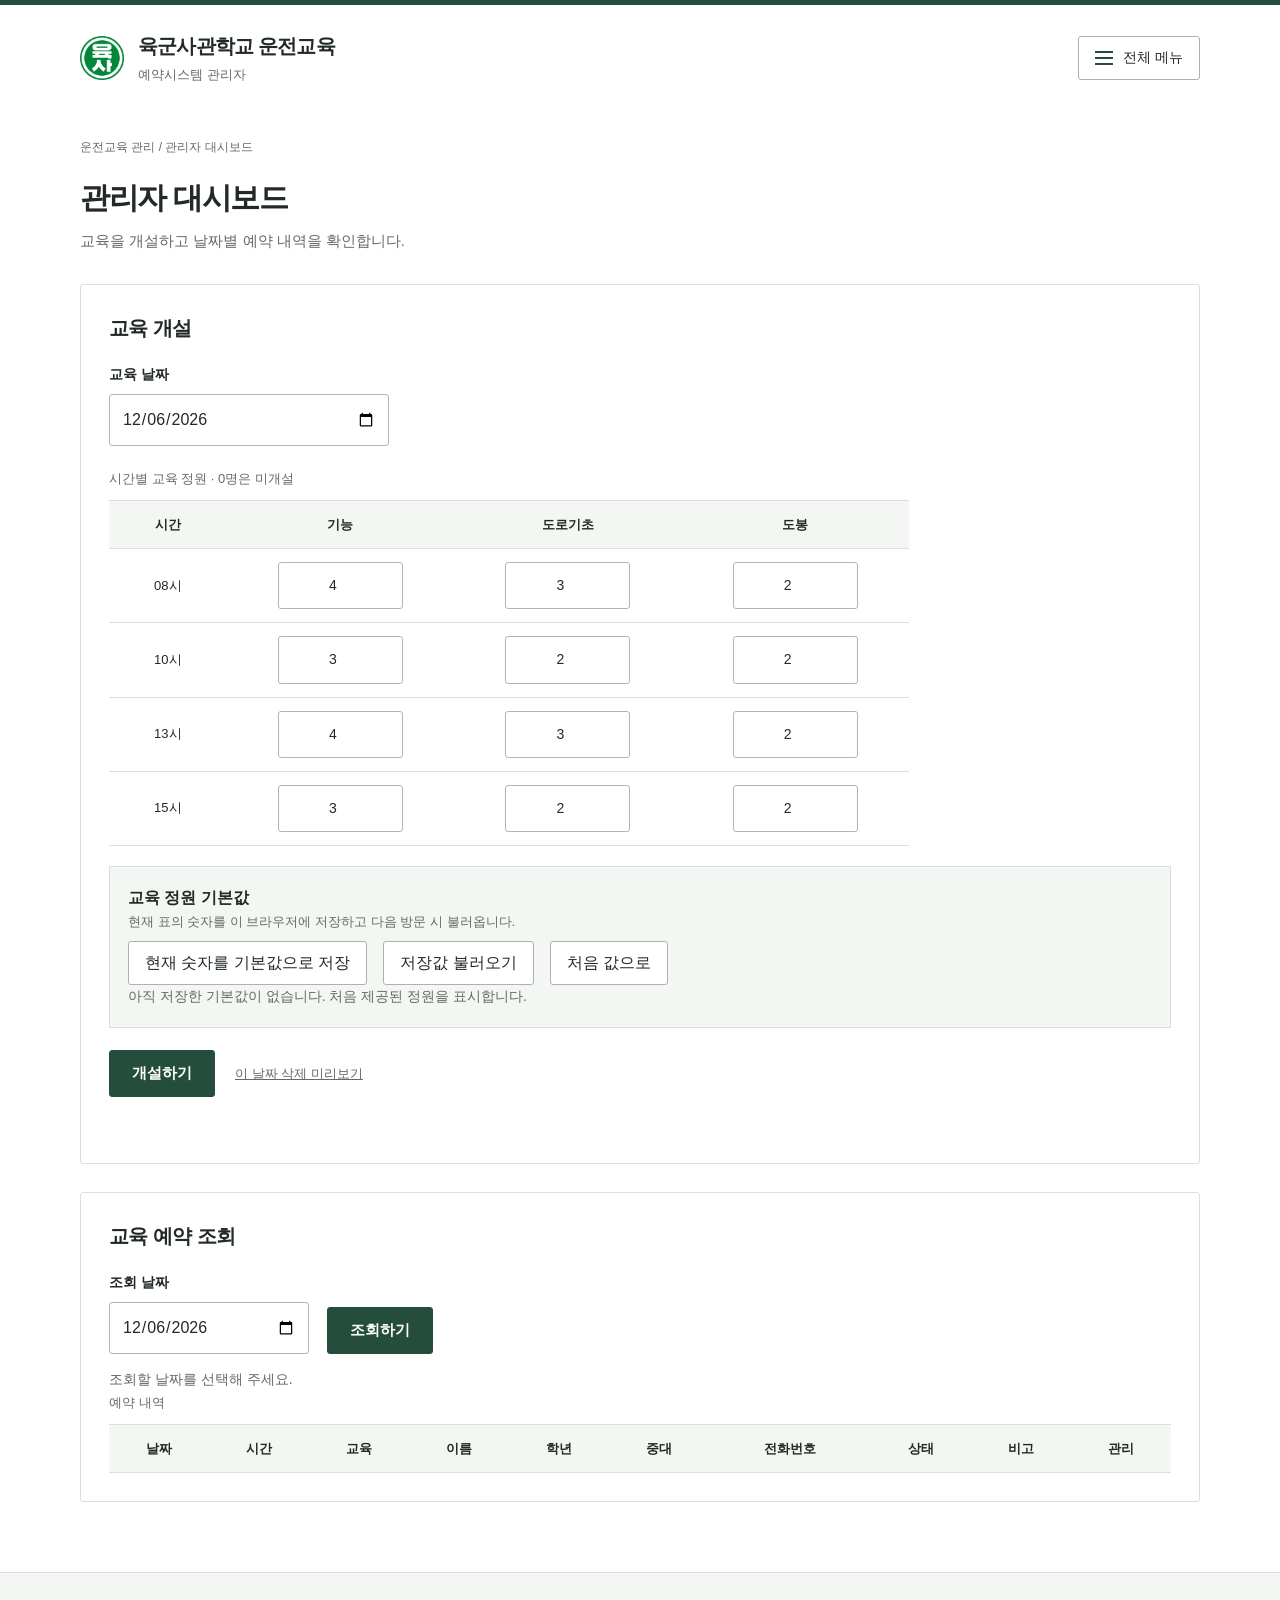
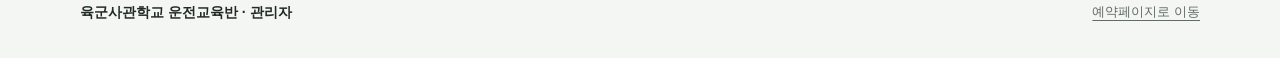
==== index.html @ 00b123a1 "Add files via upload" ====
<!doctype html><html lang="ko"><head><meta charset="utf-8"><meta name="viewport" content="width=device-width,initial-scale=1"><meta name="referrer" content="no-referrer"><meta name="robots" content="noindex,nofollow"><title>관리자 대시보드 | 운전교육 관리</title><link rel="icon" href="Korea_Military_Academy_Insignia.svg.png"><link rel="stylesheet" href="assets/site.css?v=admin1"><script src="assets/common.js?v=admin1" defer></script><script type="module" src="assets/dashboard.js?v=admin1"></script></head><body><a class="skip" href="#main">본문 바로가기</a><header class="site-header"><div class="wrap brand-row"><a class="brand" href="index.html"><img src="Korea_Military_Academy_Insignia.svg.png" alt="" width="44" height="52"><span><strong>육군사관학교 운전교육</strong><small>예약시스템 관리자</small></span></a><button class="menu-toggle" type="button" id="menuToggle" aria-controls="menuDialog" aria-expanded="false" aria-haspopup="dialog"><span class="hamburger" aria-hidden="true"><i></i><i></i><i></i></span><span>전체 메뉴</span></button></div></header><dialog id="menuDialog" class="drawer" aria-labelledby="menuTitle"><div class="section-heading"><h2 id="menuTitle">관리자 메뉴</h2><button type="button" id="menuClose" autofocus aria-label="전체 메뉴 닫기">닫기 ×</button></div><nav class="drawer-links" aria-label="관리자 메뉴"><a href="index.html" aria-current="page">관리자 대시보드</a><a href="announcement.html">공지사항 관리</a><a href="message.html">예약 문자 발송</a><a href="dbmanage.html">DB 관리</a><a href="https://kma-driving.o-r.kr">예약페이지(홈)으로 가기</a></nav></dialog><main id="main" class="wrap" tabindex="-1"><div class="page-heading"><p class="breadcrumb"><a href="index.html">운전교육 관리</a> / 관리자 대시보드</p><h1>관리자 대시보드</h1><p>교육을 개설하고 날짜별 예약 내역을 확인합니다.</p></div><noscript><p class="callout">관리 기능에는 JavaScript가 필요합니다.</p></noscript><section class="panel"><h2>교육 개설</h2><form id="createForm"><div class="field date-field"><label for="createDate">교육 날짜</label><input type="date" id="createDate" required></div><div class="table-scroll"><table class="capacity-table"><caption>시간별 교육 정원 · 0명은 미개설</caption><thead><tr><th scope="col">시간</th><th scope="col">기능</th><th scope="col">도로기초</th><th scope="col">도봉</th></tr></thead><tbody><tr><th scope="row">08시</th><td><input type="number" class="capacity-input" data-time="08시" data-course="기능" min="0" max="99" required value="4" aria-label="08시 기능 정원"></td><td><input type="number" class="capacity-input" data-time="08시" data-course="도로기초" min="0" max="99" required value="3" aria-label="08시 도로기초 정원"></td><td><input type="number" class="capacity-input" data-time="08시" data-course="도봉" min="0" max="99" required value="2" aria-label="08시 도봉 정원"></td></tr><tr><th scope="row">10시</th><td><input type="number" class="capacity-input" data-time="10시" data-course="기능" min="0" max="99" required value="3" aria-label="10시 기능 정원"></td><td><input type="number" class="capacity-input" data-time="10시" data-course="도로기초" min="0" max="99" required value="2" aria-label="10시 도로기초 정원"></td><td><input type="number" class="capacity-input" data-time="10시" data-course="도봉" min="0" max="99" required value="2" aria-label="10시 도봉 정원"></td></tr><tr><th scope="row">13시</th><td><input type="number" class="capacity-input" data-time="13시" data-course="기능" min="0" max="99" required value="4" aria-label="13시 기능 정원"></td><td><input type="number" class="capacity-input" data-time="13시" data-course="도로기초" min="0" max="99" required value="3" aria-label="13시 도로기초 정원"></td><td><input type="number" class="capacity-input" data-time="13시" data-course="도봉" min="0" max="99" required value="2" aria-label="13시 도봉 정원"></td></tr><tr><th scope="row">15시</th><td><input type="number" class="capacity-input" data-time="15시" data-course="기능" min="0" max="99" required value="3" aria-label="15시 기능 정원"></td><td><input type="number" class="capacity-input" data-time="15시" data-course="도로기초" min="0" max="99" required value="2" aria-label="15시 도로기초 정원"></td><td><input type="number" class="capacity-input" data-time="15시" data-course="도봉" min="0" max="99" required value="2" aria-label="15시 도봉 정원"></td></tr></tbody></table></div><div class="defaults-bar"><strong>교육 정원 기본값</strong><p class="small">현재 표의 숫자를 이 브라우저에 저장하고 다음 방문 시 불러옵니다.</p><div class="form-actions"><button type="button" id="saveDefaults">현재 숫자를 기본값으로 저장</button><button type="button" id="loadDefaults">저장값 불러오기</button><button type="button" id="resetDefaults">처음 값으로</button></div><p id="defaultsStatus" class="status" role="status"></p></div><div class="form-actions"><button type="submit" id="createButton" class="button primary">개설하기</button><button type="button" id="deleteScheduleButton" class="text-button">이 날짜 삭제 미리보기</button></div><p id="createStatus" class="status" role="status"></p></form></section><section class="panel spaced"><h2>교육 예약 조회</h2><form id="searchForm" class="inline-form"><div class="field"><label for="searchDate">조회 날짜</label><input type="date" id="searchDate" required></div><button type="submit" id="searchButton" class="button primary">조회하기</button></form><p id="searchStatus" class="status" role="status">조회할 날짜를 선택해 주세요.</p><div class="table-scroll" tabindex="0" role="region" aria-label="예약 내역 표"><table class="reservation-table"><caption id="resultCaption">예약 내역</caption><thead><tr><th scope="col">날짜</th><th scope="col">시간</th><th scope="col">교육</th><th scope="col">이름</th><th scope="col">학년</th><th scope="col">중대</th><th scope="col">전화번호</th><th scope="col">상태</th><th scope="col">비고</th><th scope="col">관리</th></tr></thead><tbody id="reservationRows"></tbody></table></div></section></main><footer class="site-footer"><div class="wrap footer-grid"><strong>육군사관학교 운전교육반 · 관리자</strong><a href="https://kma-driving.o-r.kr">예약페이지로 이동</a></div></footer><dialog id="confirmDialog" aria-labelledby="confirmTitle"><h2 id="confirmTitle"></h2><p id="confirmText" class="prewrap"></p><div class="field" id="confirmationField" hidden><label for="confirmationInput">확인 문구</label><input id="confirmationInput" autocomplete="off"><small id="confirmationHint"></small></div><div class="form-actions"><button id="confirmNo" type="button" autofocus>돌아가기</button><button id="confirmYes" type="button" class="button danger">확인</button></div></dialog><dialog id="noteDialog" aria-labelledby="noteTitle"><h2 id="noteTitle">예약 비고</h2><p id="noteText" class="prewrap"></p><button type="button" id="noteClose">닫기</button></dialog></body></html>
---- assets/site.css ----
:root{color-scheme:light;--green:#244d3b;--ink:#222a25;--muted:#626b65;--line:#d9dfda;--soft:#f4f6f3;--red:#a2332c;--amber:#785719}*{box-sizing:border-box}html{scroll-padding-top:20px}body{margin:0;background:#fff;color:var(--ink);font-family:-apple-system,BlinkMacSystemFont,"Apple SD Gothic Neo","Malgun Gothic",sans-serif;font-size:16px;line-height:1.65;word-break:keep-all;overflow-wrap:anywhere}a{color:inherit;text-underline-offset:4px}button,input,select,textarea{font:inherit}button,a,input,select,textarea{-webkit-tap-highlight-color:transparent}button{cursor:pointer}button:disabled{cursor:default;opacity:.55}button,.button{min-height:44px}button{padding:8px 16px;background:white;border:1px solid #aab4ac;border-radius:3px;color:var(--ink)}button:hover:not(:disabled){background:var(--soft)}:focus-visible{outline:3px solid #9b6517;outline-offset:3px}[hidden]{display:none!important}.wrap{max-width:1120px;width:calc(100% - 64px);margin-inline:auto}.site-header{border-top:5px solid var(--green)}.brand-row{display:flex;align-items:center;justify-content:space-between;padding-block:25px;gap:20px}.brand{display:flex;align-items:center;gap:14px;text-decoration:none}.brand img{object-fit:contain;flex-shrink:0}.brand strong{display:block;font-size:20px;letter-spacing:-.04em}.brand small{display:block;font-size:13px;color:var(--muted);margin-top:1px}.header-note{font-size:13px;color:var(--muted)}.nav-bar{border-block:1px solid var(--line)}.nav-links{display:flex;gap:36px}.nav-links a{display:block;padding:15px 0 12px;text-decoration:none;font-size:15px;border-bottom:3px solid transparent}.nav-links a:hover{color:var(--green);border-bottom-color:#adbfb2}.nav-links a[aria-current]{color:var(--green);font-weight:700;border-bottom-color:var(--green)}main.wrap{padding-top:28px;padding-bottom:70px;min-height:60vh}.breadcrumb{margin:0 0 20px;font-size:12px;color:var(--muted)}.breadcrumb a{text-decoration:none}.page-heading{margin-bottom:30px}.page-heading h1{font-size:30px;letter-spacing:-.045em;line-height:1.3;margin:0 0 12px;font-weight:700}.page-heading>p:last-child{color:var(--muted);margin:0;font-size:15px}h2{font-size:20px;line-height:1.5;margin:0 0 20px;letter-spacing:-.03em}h3{font-size:17px}p{margin:0 0 16px}.panel{border:1px solid var(--line);padding:28px;background:white;border-radius:3px}.section-heading{display:flex;gap:12px;align-items:center;justify-content:space-between;flex-wrap:wrap;margin-bottom:18px}.section-heading h2{margin:0}.text-button{border:0;background:none;color:var(--muted);font-size:13px;padding:7px 4px;min-height:44px;text-decoration:underline}.button{display:inline-flex;justify-content:center;align-items:center;gap:30px;padding:10px 22px;border:1px solid #abb6ad;border-radius:3px;font-weight:600;text-decoration:none;background:white;font-size:15px}.primary{background:var(--green);border-color:var(--green);color:white}.primary:hover:not(:disabled){background:#183e2b}.danger{background:var(--red);color:white;border-color:var(--red)}.danger:hover:not(:disabled){background:#84231f}.home-grid{display:grid;grid-template-columns:minmax(0,1fr) 310px;gap:30px}.notice{border-top:2px solid var(--green)}.notice-content{white-space:pre-wrap;min-height:170px;padding-block:20px;line-height:1.9}.notice time,.small,small,figcaption{font-size:13px;color:var(--muted)}.reservation-shortcut{background:var(--soft);padding:28px;border:1px solid var(--line);border-radius:3px}.reservation-shortcut>p{font-size:14px;color:var(--muted);line-height:1.8}.reservation-shortcut .button{display:flex;margin-block:10px}.reservation-shortcut p.small{font-size:12px;margin-top:18px;margin-bottom:0}.status{font-size:14px;color:var(--muted);margin:14px 0 0;min-height:24px}.status.error{color:var(--red)}.status.success{color:var(--green)}.home-links{margin-top:42px}.link-list{border-top:1px solid var(--ink)}.link-list>a{display:grid;grid-template-columns:230px 1fr 20px;align-items:center;gap:12px;padding:22px 4px;border-bottom:1px solid var(--line);text-decoration:none}.link-list>a:hover{background:var(--soft)}.link-list strong{font-size:16px;font-weight:600}.link-list span{font-size:14px;color:var(--muted)}.link-list b{font-weight:400}.site-footer{border-top:1px solid var(--line);background:var(--soft);padding:28px 0 34px;font-size:13px;color:var(--muted)}.footer-grid{display:flex;justify-content:space-between;gap:24px}.footer-grid strong{color:var(--ink);font-size:14px}.footer-grid p{margin:6px 0 0}.footer-grid>div:last-child{text-align:right;line-height:2}.sep{color:#87928a}.skip{position:fixed;top:8px;left:8px;z-index:100;background:white;border:2px solid var(--green);padding:10px;transform:translateY(-180%)}.skip:focus{transform:none}.sr-only{position:absolute;width:1px;height:1px;padding:0;margin:-1px;overflow:hidden;clip-path:inset(50%);white-space:nowrap}.callout,.tip-box,.warning-box{padding:18px 22px;background:var(--soft);border-left:3px solid var(--green);margin-block:22px}.callout h4,.tip-box h4,.warning-box h4{margin:0 0 8px}.tip-box p,.warning-box p{margin:5px 0;font-size:14px}.guide-section{border-top:1px solid var(--line);padding:28px 0;margin-bottom:18px;max-width:860px}.guide-header{display:flex;gap:15px;align-items:center}.guide-number{color:var(--green);font-size:15px;font-weight:700}.step-item{display:flex;gap:18px;margin:22px 0}.step-number{color:var(--muted);font-size:14px;min-width:18px;padding-top:1px}.step-title{margin:0 0 6px;font-size:16px}.step-description{margin:0;color:var(--muted);font-size:15px}.old-example{border:1px solid var(--line);padding:14px;margin-top:22px}.old-example summary{cursor:pointer;font-size:14px}.old-example img{max-width:100%;height:auto;margin-top:18px}.study{max-width:900px}.video-container{position:relative;aspect-ratio:16/9;background:#edf0ed}.video-container iframe{display:block;width:100%;height:100%;border:0}.video-container+p{margin:12px 0 0}.anchor-nav{display:flex;flex-wrap:wrap;gap:8px;margin-bottom:25px}.anchor-nav a{padding:9px 22px;border:1px solid var(--line);text-decoration:none;font-size:14px;min-height:44px}.anchor-nav a:hover{background:var(--soft)}.course{margin-bottom:28px}.course-grid{display:grid;grid-template-columns:1fr 1fr;gap:28px;align-items:start}.course-grid figure{margin:0}.course-grid img{max-width:100%;height:auto;display:block;width:100%;border:1px solid var(--line)}figcaption{margin-top:10px}.prose{max-width:900px}.prose h2{margin-top:30px;font-size:18px}.prose p,.prose li{font-size:15px}.prose ul{padding-left:22px}.prose .box{background:var(--soft);padding:18px}.booking-layout{display:grid;grid-template-columns:360px minmax(0,1fr);gap:24px}.month-controls{display:flex;align-items:center;justify-content:space-between;margin:12px 0 18px}.month-controls h3{margin:0;font-size:17px}.month-controls button{width:44px;padding:0;font-size:24px}.calendar{display:grid;grid-template-columns:repeat(7,minmax(0,1fr));gap:3px;text-align:center}.calendar .weekday{font-size:12px;color:var(--muted);padding-bottom:10px}.calendar button{border:1px solid transparent;min-width:0;padding:5px 0;min-height:44px;font-size:14px}.calendar .today{border-color:#81988a}.calendar [aria-pressed=true]{background:var(--green);color:white;border-color:var(--green)}.calendar button:disabled{color:#939b95;background:transparent}.calendar-panel>.small{margin-top:18px;margin-bottom:0;font-size:12px}.table-scroll{overflow:auto}.table-scroll:focus-visible{outline-offset:-3px}table{border-collapse:collapse;width:100%;font-size:14px}th,td{text-align:center;border-bottom:1px solid var(--line);padding:13px 8px}thead th{background:var(--soft);font-size:13px;font-weight:600;border-top:1px solid var(--line)}tbody th{font-size:13px;font-weight:500;white-space:nowrap}.schedule td{padding:8px 4px}.slot{width:100%;min-width:64px;border:1px solid #aabcae;padding:6px 3px;border-radius:3px;font-size:14px;color:var(--green)}.slot small{display:block;font-size:11px;color:inherit}.slot[aria-pressed=true]{background:var(--green);color:white}.slot:disabled{border-color:transparent;color:var(--muted);opacity:1;font-size:12px}.booking-form{margin-top:28px;max-width:100%}.chosen{padding:14px 18px;background:var(--soft);font-size:15px;border-left:3px solid var(--green);margin-bottom:24px}.form-grid{display:grid;grid-template-columns:1fr 1fr;gap:22px 28px}.field{margin-bottom:22px;min-width:0}.form-grid .field{margin-bottom:0}label{display:block;margin-bottom:8px;font-size:14px;font-weight:600}label span{font-size:12px;font-weight:400;color:var(--muted)}input,select,textarea{width:100%;border:1px solid #aeb8b0;border-radius:3px;padding:11px 12px;background:white;color:var(--ink);min-height:46px}textarea{resize:vertical}input[aria-invalid=true]{border-color:var(--red)}.field small{display:block;margin-top:6px;font-size:12px}.form-grid+.field{margin-top:24px}.form-actions{display:flex;flex-wrap:wrap;align-items:center;gap:16px;margin-top:22px}.form-actions a{font-size:14px}.results{margin-top:34px}.booking-result{border:1px solid var(--line);border-left:3px solid var(--green);padding:24px;margin-top:16px}.booking-result.cancelled{border-left-color:#a6afa7;background:#fafbf9}.result-top{display:flex;justify-content:space-between;gap:12px;align-items:center}.result-top h3{margin:0;font-size:18px}.badge{display:inline-block;padding:3px 9px;background:#e9f0e9;color:var(--green);font-size:12px}.cancelled .badge{background:#edf0ed;color:var(--muted)}dl{display:grid;grid-template-columns:90px 1fr;gap:8px 12px;margin:18px 0;font-size:14px}dt{color:var(--muted)}dd{margin:0}dialog{border:1px solid var(--line);border-radius:4px;padding:28px;max-width:min(480px,calc(100% - 32px));color:var(--ink)}dialog::backdrop{background:#14241bc0}dialog h2{margin-bottom:14px}body.dialog-open{overflow:hidden}
@media(max-width:900px){.nav-links{gap:24px}.booking-layout{grid-template-columns:310px minmax(0,1fr)}.booking-layout .panel{padding:20px}.home-grid{grid-template-columns:minmax(0,1fr) 280px}}
@media(max-width:700px){.wrap{width:calc(100% - 32px)}.brand-row{padding-block:17px;gap:10px}.brand{gap:10px}.brand strong{font-size:17px}.brand small{font-size:12px}.brand img{width:34px;height:42px}.header-note{display:none}.menu-button{font-size:12px;padding-inline:10px;flex-shrink:0}.nav-links{flex-wrap:wrap;gap:0;padding-block:6px}.nav-links a{flex:0 0 50%;padding:12px 8px;border:0;font-size:14px}.nav-links a[aria-current]{background:var(--soft);border-left:3px solid var(--green);padding-left:5px}.page-heading h1{font-size:26px}.page-heading>p:last-child{font-size:14px}.breadcrumb{margin-bottom:20px}.home-grid{grid-template-columns:1fr;gap:20px}.panel{padding:22px}.notice-content{min-height:100px}.reservation-shortcut{padding:22px}.reservation-shortcut>p br{display:none}.home-links{margin-top:32px}.link-list>a{grid-template-columns:1fr 20px;gap:4px;padding:18px 2px}.link-list span{grid-column:1;grid-row:2;font-size:13px}.link-list b{grid-column:2;grid-row:1 / 3}.footer-grid{display:block}.footer-grid>div:last-child{text-align:left;margin-top:18px}.booking-layout{grid-template-columns:1fr}.calendar button{min-height:42px}.form-grid{grid-template-columns:1fr;gap:20px}.course-grid{grid-template-columns:1fr;gap:20px}.course{padding:20px}.booking-result{padding:20px}.result-top{align-items:start}.result-top h3{font-size:16px}.form-actions .primary{min-width:140px}main.wrap{padding-bottom:45px}.schedule th,.schedule td{padding-inline:3px}.slot{min-width:58px}.schedule-panel>.small{font-size:12px}.step-description{font-size:14px}}
@media(prefers-reduced-motion:no-preference){button,a{transition:background-color .12s,color .12s}}
@media print{header,.site-footer,.menu-button,.form-actions,.text-button{display:none}.wrap{width:100%}.panel{break-inside:avoid}.video-container{display:none}main.wrap{padding:0}}

.contact-strip{display:flex;flex-wrap:wrap;align-items:center;gap:12px 28px;margin:0 0 24px;padding:17px 22px;background:var(--soft);border:1px solid var(--line);border-radius:3px;font-size:14px}.contact-strip strong{color:var(--green)}.contact-strip a{display:inline-flex;align-items:center;gap:8px;min-height:44px;text-decoration:none}.contact-strip a:hover{text-decoration:underline}.contact-strip a span{font-size:12px;color:var(--muted)}
@media(max-width:700px){.contact-strip{padding:16px 20px;gap:4px 16px}.contact-strip strong{flex-basis:100%;margin-bottom:4px}.contact-strip a{flex-basis:100%}.nav-links a{overflow-wrap:anywhere}}
.menu-toggle{display:flex;align-items:center;gap:10px;font-size:14px}.hamburger{display:flex;flex-direction:column;gap:4px;width:18px}.hamburger i{height:2px;background:var(--green);width:100%}.drawer{position:fixed;inset:0 0 0 auto;margin:0;width:min(360px,100%);height:100%;max-height:100%;border:0;border-left:1px solid var(--line);border-radius:0;padding:26px}.drawer-links a{display:block;padding:17px 8px;border-bottom:1px solid var(--line);text-decoration:none}.drawer-links a[aria-current]{color:var(--green);font-weight:700;background:var(--soft)}.spaced{margin-top:28px}.date-field{max-width:280px}.inline-form{display:flex;align-items:flex-end;flex-wrap:wrap;gap:18px}.inline-form .field{margin:0;min-width:200px}.capacity-table{max-width:800px}.capacity-table input{max-width:125px;text-align:center}.capacity-table caption{text-align:left;color:var(--muted);font-size:13px;padding-bottom:12px}.reservation-table{min-width:1000px}.message-table{min-width:680px}.message-table a{font-size:13px}.filters{display:flex;flex-wrap:wrap;gap:12px 24px;margin:25px 0 0;border:0;border-top:1px solid var(--line);padding:16px 0 0}.filters legend{padding:0 12px 0 0;font-size:13px;color:var(--muted)}.filters label{display:flex;align-items:center;gap:6px;margin:0;font-weight:400;min-height:44px}.filters input{width:18px;height:18px;min-height:0;accent-color:var(--green)}.metrics{display:grid;grid-template-columns:repeat(auto-fit,minmax(180px,1fr));border-block:1px solid var(--line);margin:22px 0}.metrics>div{padding:18px 20px 18px 0}.metrics span{display:block;color:var(--muted);font-size:13px}.metrics strong{display:block;font-size:27px;line-height:1.5;margin-top:5px;letter-spacing:-.04em}.prewrap{white-space:pre-wrap;overflow-wrap:anywhere}.cancelled{background:#f6f7f5;color:#657168}.warning{border-left-color:#976723;background:#faf7ee}.defaults-bar{margin:20px 0;padding:18px;background:var(--soft);border:1px solid var(--line)}.defaults-bar .form-actions{margin-top:8px}.defaults-bar p{margin:0}.table-scroll>table caption{color:var(--muted);font-size:13px;padding-bottom:10px;text-align:left}.table-scroll button{font-size:13px;white-space:nowrap}.table-scroll td{overflow-wrap:anywhere}.danger:disabled{opacity:.5}.usage-table{margin-top:20px}#confirmText{max-height:40vh;overflow:auto}@media(max-width:700px){.brand strong{font-size:16px}.menu-toggle{padding:8px 10px;font-size:12px;gap:7px;flex-shrink:0}.metrics{grid-template-columns:1fr 1fr}.metrics strong{font-size:23px}.capacity-table th,.capacity-table td{padding:8px 4px}.capacity-table input{padding:9px 5px}.inline-form .field{min-width:0;width:100%}.panel{padding:20px}.form-actions{gap:12px}.defaults-bar{padding:14px}.drawer{padding:22px}.hamburger{width:16px}}
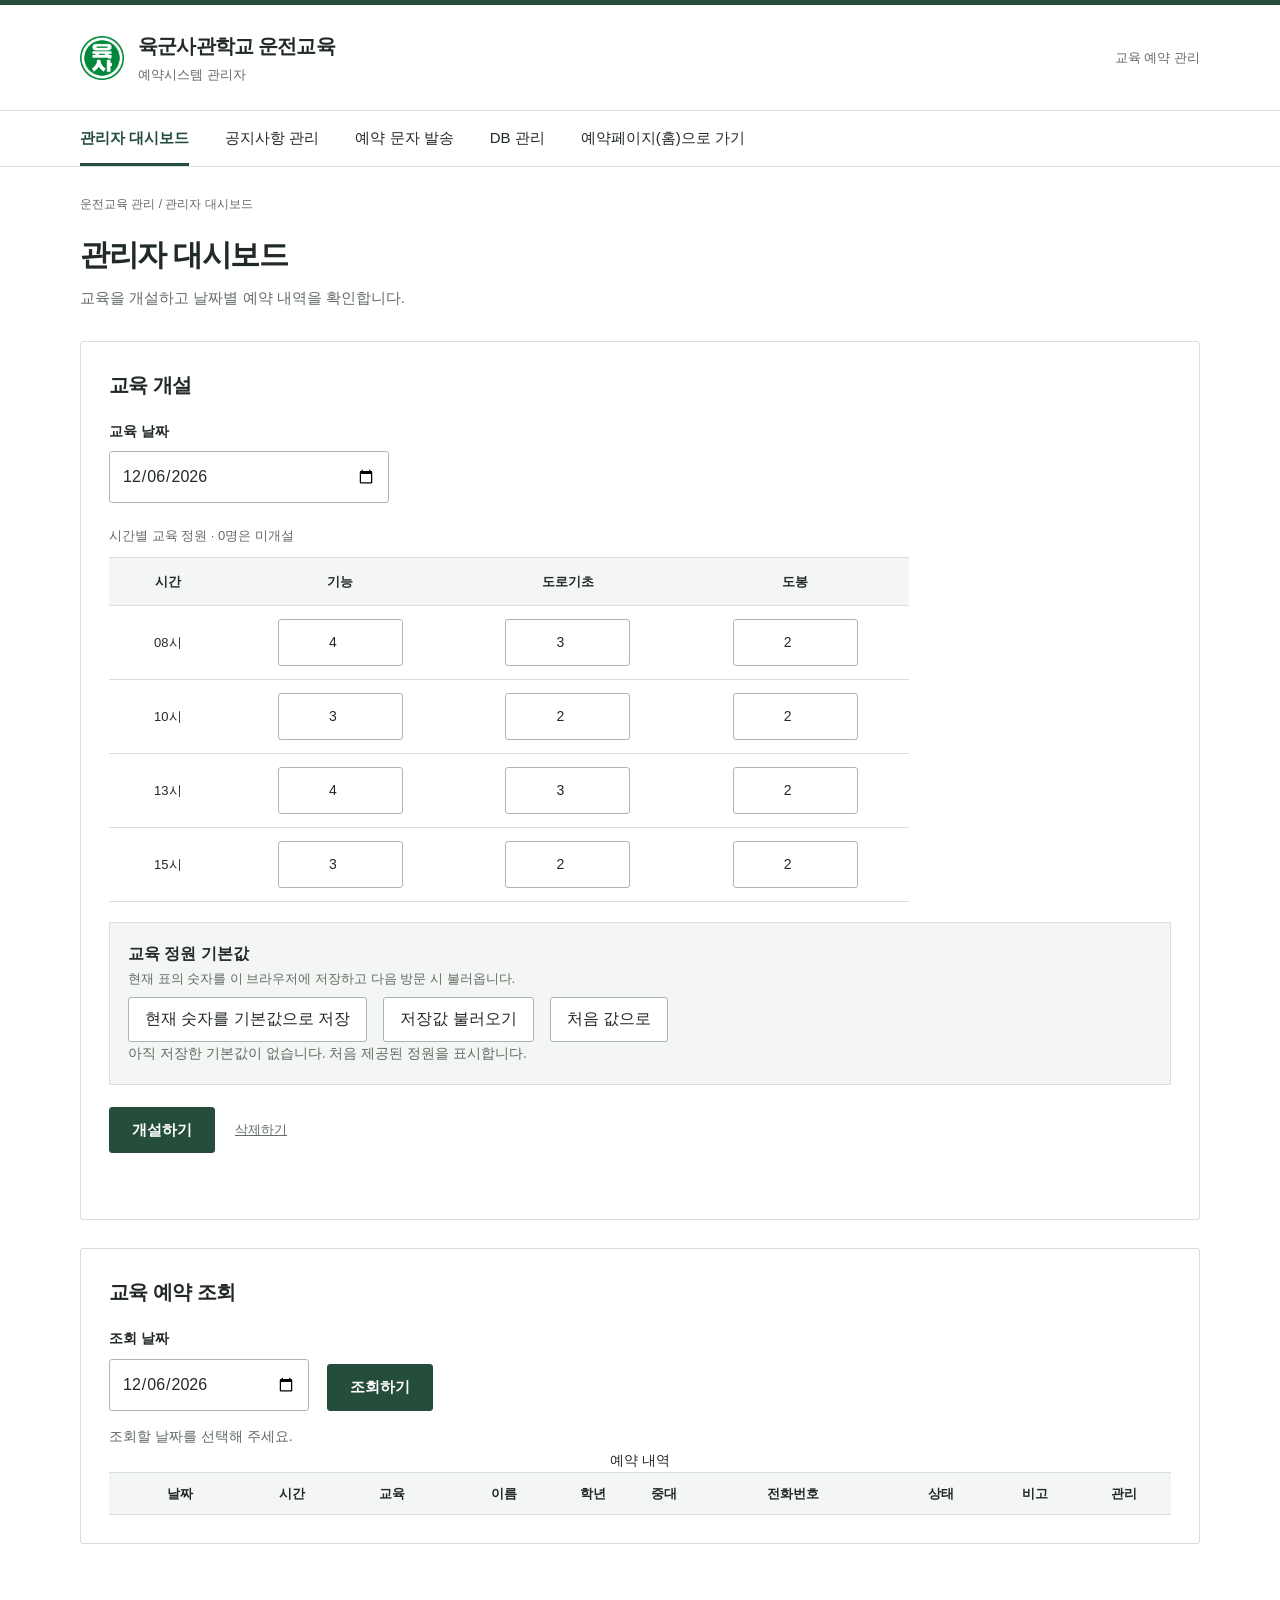
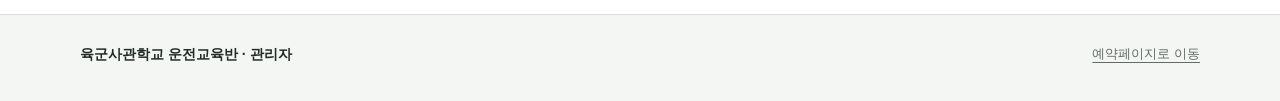
==== commit db80cffe: "Add files via upload" ====
--- a/index.html
+++ b/index.html
@@ -1 +1 @@
-<!doctype html><html lang="ko"><head><meta charset="utf-8"><meta name="viewport" content="width=device-width,initial-scale=1"><meta name="referrer" content="no-referrer"><meta name="robots" content="noindex,nofollow"><title>관리자 대시보드 | 운전교육 관리</title><link rel="icon" href="Korea_Military_Academy_Insignia.svg.png"><link rel="stylesheet" href="assets/site.css?v=admin1"><script src="assets/common.js?v=admin1" defer></script><script type="module" src="assets/dashboard.js?v=admin1"></script></head><body><a class="skip" href="#main">본문 바로가기</a><header class="site-header"><div class="wrap brand-row"><a class="brand" href="index.html"><img src="Korea_Military_Academy_Insignia.svg.png" alt="" width="44" height="52"><span><strong>육군사관학교 운전교육</strong><small>예약시스템 관리자</small></span></a><button class="menu-toggle" type="button" id="menuToggle" aria-controls="menuDialog" aria-expanded="false" aria-haspopup="dialog"><span class="hamburger" aria-hidden="true"><i></i><i></i><i></i></span><span>전체 메뉴</span></button></div></header><dialog id="menuDialog" class="drawer" aria-labelledby="menuTitle"><div class="section-heading"><h2 id="menuTitle">관리자 메뉴</h2><button type="button" id="menuClose" autofocus aria-label="전체 메뉴 닫기">닫기 ×</button></div><nav class="drawer-links" aria-label="관리자 메뉴"><a href="index.html" aria-current="page">관리자 대시보드</a><a href="announcement.html">공지사항 관리</a><a href="message.html">예약 문자 발송</a><a href="dbmanage.html">DB 관리</a><a href="https://kma-driving.o-r.kr">예약페이지(홈)으로 가기</a></nav></dialog><main id="main" class="wrap" tabindex="-1"><div class="page-heading"><p class="breadcrumb"><a href="index.html">운전교육 관리</a> / 관리자 대시보드</p><h1>관리자 대시보드</h1><p>교육을 개설하고 날짜별 예약 내역을 확인합니다.</p></div><noscript><p class="callout">관리 기능에는 JavaScript가 필요합니다.</p></noscript><section class="panel"><h2>교육 개설</h2><form id="createForm"><div class="field date-field"><label for="createDate">교육 날짜</label><input type="date" id="createDate" required></div><div class="table-scroll"><table class="capacity-table"><caption>시간별 교육 정원 · 0명은 미개설</caption><thead><tr><th scope="col">시간</th><th scope="col">기능</th><th scope="col">도로기초</th><th scope="col">도봉</th></tr></thead><tbody><tr><th scope="row">08시</th><td><input type="number" class="capacity-input" data-time="08시" data-course="기능" min="0" max="99" required value="4" aria-label="08시 기능 정원"></td><td><input type="number" class="capacity-input" data-time="08시" data-course="도로기초" min="0" max="99" required value="3" aria-label="08시 도로기초 정원"></td><td><input type="number" class="capacity-input" data-time="08시" data-course="도봉" min="0" max="99" required value="2" aria-label="08시 도봉 정원"></td></tr><tr><th scope="row">10시</th><td><input type="number" class="capacity-input" data-time="10시" data-course="기능" min="0" max="99" required value="3" aria-label="10시 기능 정원"></td><td><input type="number" class="capacity-input" data-time="10시" data-course="도로기초" min="0" max="99" required value="2" aria-label="10시 도로기초 정원"></td><td><input type="number" class="capacity-input" data-time="10시" data-course="도봉" min="0" max="99" required value="2" aria-label="10시 도봉 정원"></td></tr><tr><th scope="row">13시</th><td><input type="number" class="capacity-input" data-time="13시" data-course="기능" min="0" max="99" required value="4" aria-label="13시 기능 정원"></td><td><input type="number" class="capacity-input" data-time="13시" data-course="도로기초" min="0" max="99" required value="3" aria-label="13시 도로기초 정원"></td><td><input type="number" class="capacity-input" data-time="13시" data-course="도봉" min="0" max="99" required value="2" aria-label="13시 도봉 정원"></td></tr><tr><th scope="row">15시</th><td><input type="number" class="capacity-input" data-time="15시" data-course="기능" min="0" max="99" required value="3" aria-label="15시 기능 정원"></td><td><input type="number" class="capacity-input" data-time="15시" data-course="도로기초" min="0" max="99" required value="2" aria-label="15시 도로기초 정원"></td><td><input type="number" class="capacity-input" data-time="15시" data-course="도봉" min="0" max="99" required value="2" aria-label="15시 도봉 정원"></td></tr></tbody></table></div><div class="defaults-bar"><strong>교육 정원 기본값</strong><p class="small">현재 표의 숫자를 이 브라우저에 저장하고 다음 방문 시 불러옵니다.</p><div class="form-actions"><button type="button" id="saveDefaults">현재 숫자를 기본값으로 저장</button><button type="button" id="loadDefaults">저장값 불러오기</button><button type="button" id="resetDefaults">처음 값으로</button></div><p id="defaultsStatus" class="status" role="status"></p></div><div class="form-actions"><button type="submit" id="createButton" class="button primary">개설하기</button><button type="button" id="deleteScheduleButton" class="text-button">이 날짜 삭제 미리보기</button></div><p id="createStatus" class="status" role="status"></p></form></section><section class="panel spaced"><h2>교육 예약 조회</h2><form id="searchForm" class="inline-form"><div class="field"><label for="searchDate">조회 날짜</label><input type="date" id="searchDate" required></div><button type="submit" id="searchButton" class="button primary">조회하기</button></form><p id="searchStatus" class="status" role="status">조회할 날짜를 선택해 주세요.</p><div class="table-scroll" tabindex="0" role="region" aria-label="예약 내역 표"><table class="reservation-table"><caption id="resultCaption">예약 내역</caption><thead><tr><th scope="col">날짜</th><th scope="col">시간</th><th scope="col">교육</th><th scope="col">이름</th><th scope="col">학년</th><th scope="col">중대</th><th scope="col">전화번호</th><th scope="col">상태</th><th scope="col">비고</th><th scope="col">관리</th></tr></thead><tbody id="reservationRows"></tbody></table></div></section></main><footer class="site-footer"><div class="wrap footer-grid"><strong>육군사관학교 운전교육반 · 관리자</strong><a href="https://kma-driving.o-r.kr">예약페이지로 이동</a></div></footer><dialog id="confirmDialog" aria-labelledby="confirmTitle"><h2 id="confirmTitle"></h2><p id="confirmText" class="prewrap"></p><div class="field" id="confirmationField" hidden><label for="confirmationInput">확인 문구</label><input id="confirmationInput" autocomplete="off"><small id="confirmationHint"></small></div><div class="form-actions"><button id="confirmNo" type="button" autofocus>돌아가기</button><button id="confirmYes" type="button" class="button danger">확인</button></div></dialog><dialog id="noteDialog" aria-labelledby="noteTitle"><h2 id="noteTitle">예약 비고</h2><p id="noteText" class="prewrap"></p><button type="button" id="noteClose">닫기</button></dialog></body></html>+<!doctype html><html lang="ko"><head><meta charset="utf-8"><meta name="viewport" content="width=device-width,initial-scale=1"><meta name="referrer" content="no-referrer"><meta name="robots" content="noindex,nofollow"><title>관리자 대시보드 | 운전교육 관리</title><link rel="icon" href="Korea_Military_Academy_Insignia.svg.png"><link rel="stylesheet" href="assets/site.css?v=admin2"><script src="assets/common.js?v=admin2" defer></script><script type="module" src="assets/dashboard.js?v=admin2"></script></head><body><a class="skip" href="#main">본문 바로가기</a><header class="site-header"><div class="wrap brand-row"><a class="brand" href="index.html"><img src="Korea_Military_Academy_Insignia.svg.png" alt="" width="44" height="52"><span><strong>육군사관학교 운전교육</strong><small>예약시스템 관리자</small></span></a><span class="header-note">교육 예약 관리</span></div><nav class="nav-bar" aria-label="관리자 메뉴"><div class="wrap nav-links"><a href="index.html" aria-current="page">관리자 대시보드</a><a href="announcement.html">공지사항 관리</a><a href="message.html">예약 문자 발송</a><a href="dbmanage.html">DB 관리</a><a href="https://kma-driving.o-r.kr">예약페이지(홈)으로 가기</a></div></nav></header><main id="main" class="wrap" tabindex="-1"><div class="page-heading"><p class="breadcrumb"><a href="index.html">운전교육 관리</a> / 관리자 대시보드</p><h1>관리자 대시보드</h1><p>교육을 개설하고 날짜별 예약 내역을 확인합니다.</p></div><noscript><p class="callout">관리 기능에는 JavaScript가 필요합니다.</p></noscript><section class="panel"><h2>교육 개설</h2><form id="createForm"><div class="field date-field"><label for="createDate">교육 날짜</label><input type="date" id="createDate" required></div><div class="table-scroll"><table class="capacity-table"><caption>시간별 교육 정원 · 0명은 미개설</caption><thead><tr><th scope="col">시간</th><th scope="col">기능</th><th scope="col">도로기초</th><th scope="col">도봉</th></tr></thead><tbody><tr><th scope="row">08시</th><td><input type="number" class="capacity-input" data-time="08시" data-course="기능" min="0" max="99" required value="4" aria-label="08시 기능 정원"></td><td><input type="number" class="capacity-input" data-time="08시" data-course="도로기초" min="0" max="99" required value="3" aria-label="08시 도로기초 정원"></td><td><input type="number" class="capacity-input" data-time="08시" data-course="도봉" min="0" max="99" required value="2" aria-label="08시 도봉 정원"></td></tr><tr><th scope="row">10시</th><td><input type="number" class="capacity-input" data-time="10시" data-course="기능" min="0" max="99" required value="3" aria-label="10시 기능 정원"></td><td><input type="number" class="capacity-input" data-time="10시" data-course="도로기초" min="0" max="99" required value="2" aria-label="10시 도로기초 정원"></td><td><input type="number" class="capacity-input" data-time="10시" data-course="도봉" min="0" max="99" required value="2" aria-label="10시 도봉 정원"></td></tr><tr><th scope="row">13시</th><td><input type="number" class="capacity-input" data-time="13시" data-course="기능" min="0" max="99" required value="4" aria-label="13시 기능 정원"></td><td><input type="number" class="capacity-input" data-time="13시" data-course="도로기초" min="0" max="99" required value="3" aria-label="13시 도로기초 정원"></td><td><input type="number" class="capacity-input" data-time="13시" data-course="도봉" min="0" max="99" required value="2" aria-label="13시 도봉 정원"></td></tr><tr><th scope="row">15시</th><td><input type="number" class="capacity-input" data-time="15시" data-course="기능" min="0" max="99" required value="3" aria-label="15시 기능 정원"></td><td><input type="number" class="capacity-input" data-time="15시" data-course="도로기초" min="0" max="99" required value="2" aria-label="15시 도로기초 정원"></td><td><input type="number" class="capacity-input" data-time="15시" data-course="도봉" min="0" max="99" required value="2" aria-label="15시 도봉 정원"></td></tr></tbody></table></div><div class="defaults-bar"><strong>교육 정원 기본값</strong><p class="small">현재 표의 숫자를 이 브라우저에 저장하고 다음 방문 시 불러옵니다.</p><div class="form-actions"><button type="button" id="saveDefaults">현재 숫자를 기본값으로 저장</button><button type="button" id="loadDefaults">저장값 불러오기</button><button type="button" id="resetDefaults">처음 값으로</button></div><p id="defaultsStatus" class="status" role="status"></p></div><div class="form-actions"><button type="submit" id="createButton" class="button primary">개설하기</button><button type="button" id="deleteScheduleButton" class="text-button">삭제하기</button></div><p id="createStatus" class="status" role="status"></p></form></section><section class="panel spaced"><h2>교육 예약 조회</h2><form id="searchForm" class="inline-form"><div class="field"><label for="searchDate">조회 날짜</label><input type="date" id="searchDate" required></div><button type="submit" id="searchButton" class="button primary">조회하기</button></form><p id="searchStatus" class="status" role="status">조회할 날짜를 선택해 주세요.</p><div class="fit-table" role="region" aria-label="예약 내역 표"><table class="reservation-table"><caption id="resultCaption">예약 내역</caption><thead><tr><th scope="col">날짜</th><th scope="col">시간</th><th scope="col">교육</th><th scope="col">이름</th><th scope="col">학년</th><th scope="col">중대</th><th scope="col">전화번호</th><th scope="col">상태</th><th scope="col">비고</th><th scope="col">관리</th></tr></thead><tbody id="reservationRows"></tbody></table></div></section></main><footer class="site-footer"><div class="wrap footer-grid"><strong>육군사관학교 운전교육반 · 관리자</strong><a href="https://kma-driving.o-r.kr">예약페이지로 이동</a></div></footer><dialog id="confirmDialog" aria-labelledby="confirmTitle"><h2 id="confirmTitle"></h2><p id="confirmText" class="prewrap"></p><div class="field" id="confirmationField" hidden><label for="confirmationInput">확인 문구</label><input id="confirmationInput" autocomplete="off"><small id="confirmationHint"></small></div><div class="form-actions"><button id="confirmNo" type="button" autofocus>돌아가기</button><button id="confirmYes" type="button" class="button danger">확인</button></div></dialog><dialog id="noteDialog" aria-labelledby="noteTitle"><h2 id="noteTitle">비고</h2><p id="noteText" class="prewrap"></p><button type="button" id="noteClose">닫기</button></dialog></body></html>
--- a/assets/site.css
+++ b/assets/site.css
@@ -7,3 +7,7 @@
 .contact-strip{display:flex;flex-wrap:wrap;align-items:center;gap:12px 28px;margin:0 0 24px;padding:17px 22px;background:var(--soft);border:1px solid var(--line);border-radius:3px;font-size:14px}.contact-strip strong{color:var(--green)}.contact-strip a{display:inline-flex;align-items:center;gap:8px;min-height:44px;text-decoration:none}.contact-strip a:hover{text-decoration:underline}.contact-strip a span{font-size:12px;color:var(--muted)}
 @media(max-width:700px){.contact-strip{padding:16px 20px;gap:4px 16px}.contact-strip strong{flex-basis:100%;margin-bottom:4px}.contact-strip a{flex-basis:100%}.nav-links a{overflow-wrap:anywhere}}
 .menu-toggle{display:flex;align-items:center;gap:10px;font-size:14px}.hamburger{display:flex;flex-direction:column;gap:4px;width:18px}.hamburger i{height:2px;background:var(--green);width:100%}.drawer{position:fixed;inset:0 0 0 auto;margin:0;width:min(360px,100%);height:100%;max-height:100%;border:0;border-left:1px solid var(--line);border-radius:0;padding:26px}.drawer-links a{display:block;padding:17px 8px;border-bottom:1px solid var(--line);text-decoration:none}.drawer-links a[aria-current]{color:var(--green);font-weight:700;background:var(--soft)}.spaced{margin-top:28px}.date-field{max-width:280px}.inline-form{display:flex;align-items:flex-end;flex-wrap:wrap;gap:18px}.inline-form .field{margin:0;min-width:200px}.capacity-table{max-width:800px}.capacity-table input{max-width:125px;text-align:center}.capacity-table caption{text-align:left;color:var(--muted);font-size:13px;padding-bottom:12px}.reservation-table{min-width:1000px}.message-table{min-width:680px}.message-table a{font-size:13px}.filters{display:flex;flex-wrap:wrap;gap:12px 24px;margin:25px 0 0;border:0;border-top:1px solid var(--line);padding:16px 0 0}.filters legend{padding:0 12px 0 0;font-size:13px;color:var(--muted)}.filters label{display:flex;align-items:center;gap:6px;margin:0;font-weight:400;min-height:44px}.filters input{width:18px;height:18px;min-height:0;accent-color:var(--green)}.metrics{display:grid;grid-template-columns:repeat(auto-fit,minmax(180px,1fr));border-block:1px solid var(--line);margin:22px 0}.metrics>div{padding:18px 20px 18px 0}.metrics span{display:block;color:var(--muted);font-size:13px}.metrics strong{display:block;font-size:27px;line-height:1.5;margin-top:5px;letter-spacing:-.04em}.prewrap{white-space:pre-wrap;overflow-wrap:anywhere}.cancelled{background:#f6f7f5;color:#657168}.warning{border-left-color:#976723;background:#faf7ee}.defaults-bar{margin:20px 0;padding:18px;background:var(--soft);border:1px solid var(--line)}.defaults-bar .form-actions{margin-top:8px}.defaults-bar p{margin:0}.table-scroll>table caption{color:var(--muted);font-size:13px;padding-bottom:10px;text-align:left}.table-scroll button{font-size:13px;white-space:nowrap}.table-scroll td{overflow-wrap:anywhere}.danger:disabled{opacity:.5}.usage-table{margin-top:20px}#confirmText{max-height:40vh;overflow:auto}@media(max-width:700px){.brand strong{font-size:16px}.menu-toggle{padding:8px 10px;font-size:12px;gap:7px;flex-shrink:0}.metrics{grid-template-columns:1fr 1fr}.metrics strong{font-size:23px}.capacity-table th,.capacity-table td{padding:8px 4px}.capacity-table input{padding:9px 5px}.inline-form .field{min-width:0;width:100%}.panel{padding:20px}.form-actions{gap:12px}.defaults-bar{padding:14px}.drawer{padding:22px}.hamburger{width:16px}}
+
+/* All table columns stay within the viewport; narrow screens wrap text in cells. */
+.fit-table{width:100%;max-width:100%;overflow:visible}.fit-table table{table-layout:fixed;width:100%;min-width:0}.fit-table th,.fit-table td{min-width:0;white-space:normal;overflow-wrap:anywhere;word-break:break-all;padding:10px 5px;vertical-align:middle}.fit-table button,.fit-table .button{width:100%;min-width:0;padding:6px 2px;font-size:12px;white-space:normal;overflow-wrap:anywhere;word-break:break-all;gap:0}.reservation-table th:nth-child(1){width:12%}.reservation-table th:nth-child(2){width:7%}.reservation-table th:nth-child(3){width:10%}.reservation-table th:nth-child(4){width:9%}.reservation-table th:nth-child(5),.reservation-table th:nth-child(6){width:6%}.reservation-table th:nth-child(7){width:16%}.reservation-table th:nth-child(8){width:9%}.reservation-table th:nth-child(9){width:7%}.reservation-table th:nth-child(10){width:8%}.message-table th:nth-child(1){width:14%}.message-table th:nth-child(2){width:24%}.message-table th:nth-child(3){width:17%}.message-table th:nth-child(4){width:12%}.message-table th:nth-child(5){width:16%}.message-table th:nth-child(6){width:17%}
+@media(max-width:700px){.fit-table th,.fit-table td{font-size:11px;padding:9px 2px;line-height:1.6}.fit-table button,.fit-table .button{font-size:11px;padding:6px 1px}.nav-links{display:flex}.nav-links a{font-size:13px}}
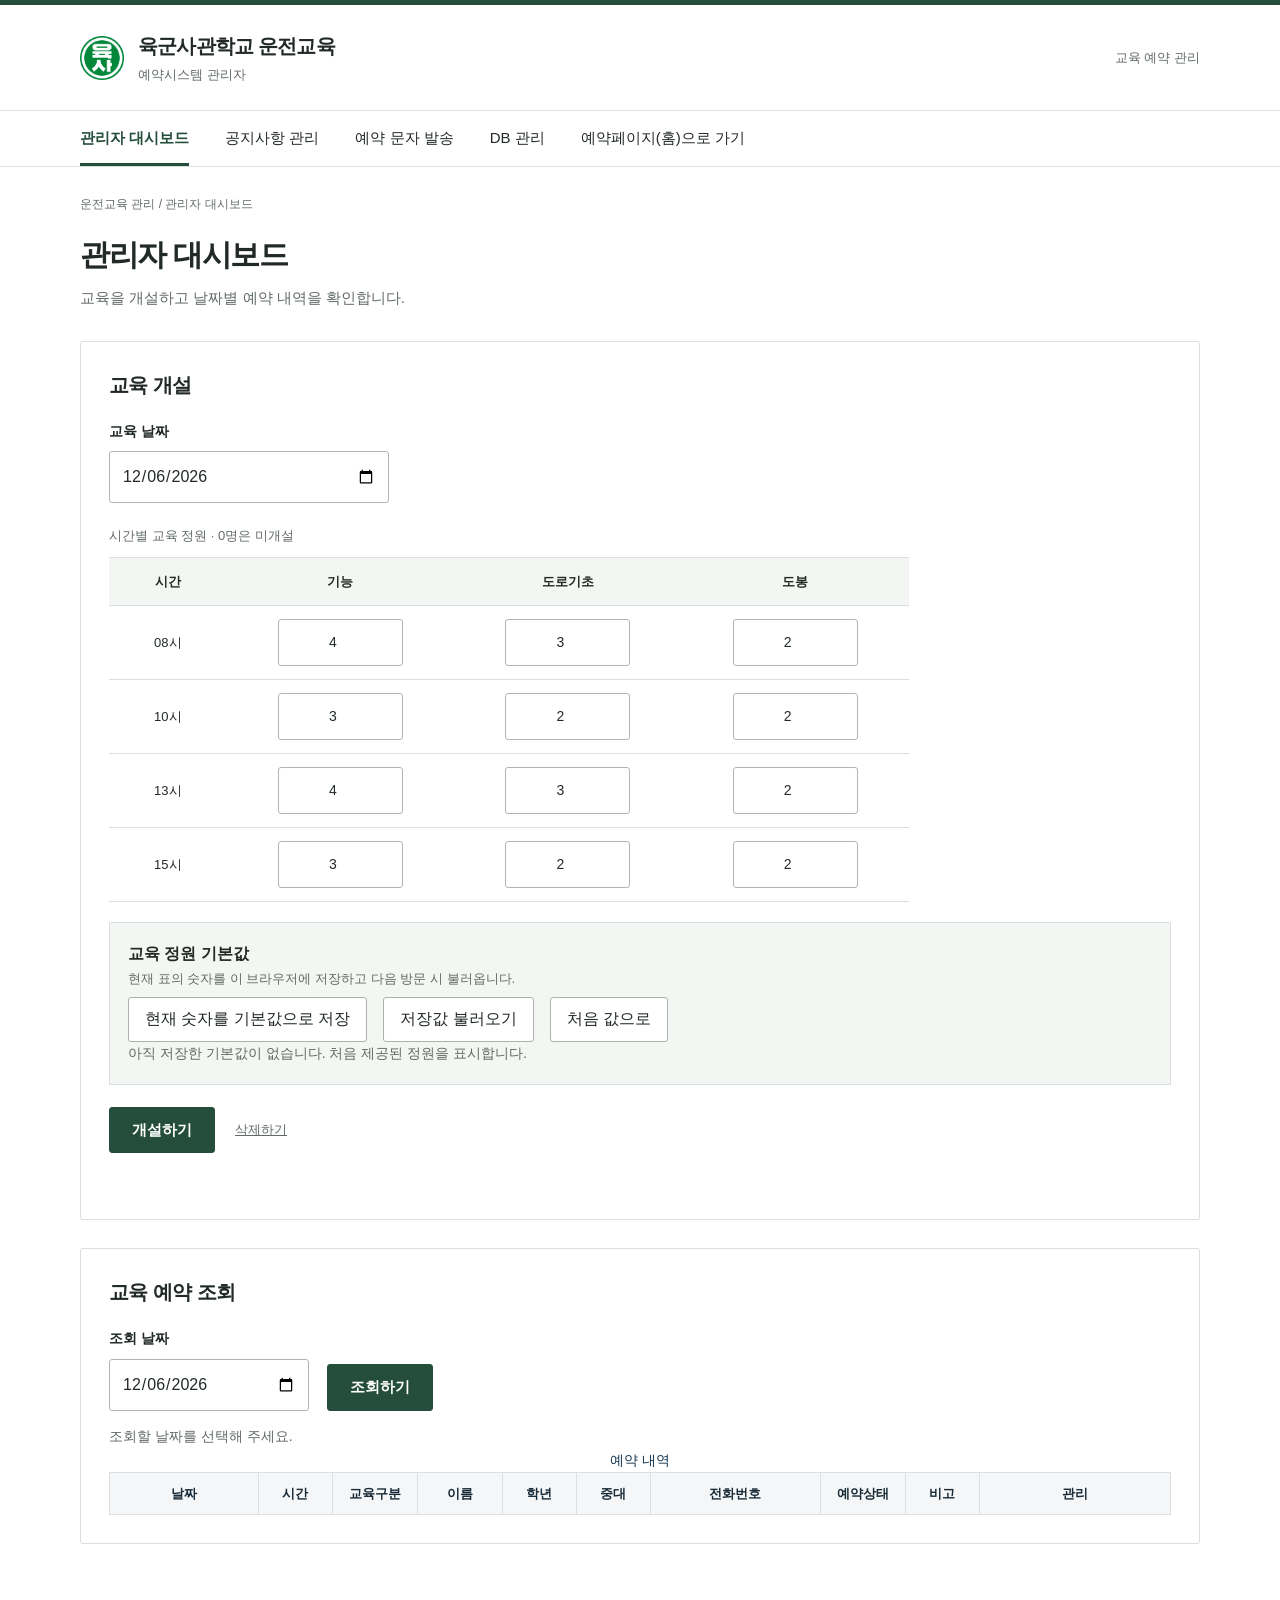
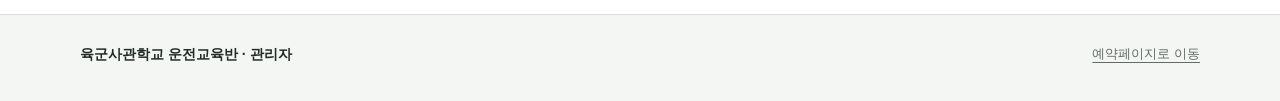
==== commit 786d9a22: "Add files via upload" ====
--- a/index.html
+++ b/index.html
@@ -1 +1 @@
-<!doctype html><html lang="ko"><head><meta charset="utf-8"><meta name="viewport" content="width=device-width,initial-scale=1"><meta name="referrer" content="no-referrer"><meta name="robots" content="noindex,nofollow"><title>관리자 대시보드 | 운전교육 관리</title><link rel="icon" href="Korea_Military_Academy_Insignia.svg.png"><link rel="stylesheet" href="assets/site.css?v=admin2"><script src="assets/common.js?v=admin2" defer></script><script type="module" src="assets/dashboard.js?v=admin2"></script></head><body><a class="skip" href="#main">본문 바로가기</a><header class="site-header"><div class="wrap brand-row"><a class="brand" href="index.html"><img src="Korea_Military_Academy_Insignia.svg.png" alt="" width="44" height="52"><span><strong>육군사관학교 운전교육</strong><small>예약시스템 관리자</small></span></a><span class="header-note">교육 예약 관리</span></div><nav class="nav-bar" aria-label="관리자 메뉴"><div class="wrap nav-links"><a href="index.html" aria-current="page">관리자 대시보드</a><a href="announcement.html">공지사항 관리</a><a href="message.html">예약 문자 발송</a><a href="dbmanage.html">DB 관리</a><a href="https://kma-driving.o-r.kr">예약페이지(홈)으로 가기</a></div></nav></header><main id="main" class="wrap" tabindex="-1"><div class="page-heading"><p class="breadcrumb"><a href="index.html">운전교육 관리</a> / 관리자 대시보드</p><h1>관리자 대시보드</h1><p>교육을 개설하고 날짜별 예약 내역을 확인합니다.</p></div><noscript><p class="callout">관리 기능에는 JavaScript가 필요합니다.</p></noscript><section class="panel"><h2>교육 개설</h2><form id="createForm"><div class="field date-field"><label for="createDate">교육 날짜</label><input type="date" id="createDate" required></div><div class="table-scroll"><table class="capacity-table"><caption>시간별 교육 정원 · 0명은 미개설</caption><thead><tr><th scope="col">시간</th><th scope="col">기능</th><th scope="col">도로기초</th><th scope="col">도봉</th></tr></thead><tbody><tr><th scope="row">08시</th><td><input type="number" class="capacity-input" data-time="08시" data-course="기능" min="0" max="99" required value="4" aria-label="08시 기능 정원"></td><td><input type="number" class="capacity-input" data-time="08시" data-course="도로기초" min="0" max="99" required value="3" aria-label="08시 도로기초 정원"></td><td><input type="number" class="capacity-input" data-time="08시" data-course="도봉" min="0" max="99" required value="2" aria-label="08시 도봉 정원"></td></tr><tr><th scope="row">10시</th><td><input type="number" class="capacity-input" data-time="10시" data-course="기능" min="0" max="99" required value="3" aria-label="10시 기능 정원"></td><td><input type="number" class="capacity-input" data-time="10시" data-course="도로기초" min="0" max="99" required value="2" aria-label="10시 도로기초 정원"></td><td><input type="number" class="capacity-input" data-time="10시" data-course="도봉" min="0" max="99" required value="2" aria-label="10시 도봉 정원"></td></tr><tr><th scope="row">13시</th><td><input type="number" class="capacity-input" data-time="13시" data-course="기능" min="0" max="99" required value="4" aria-label="13시 기능 정원"></td><td><input type="number" class="capacity-input" data-time="13시" data-course="도로기초" min="0" max="99" required value="3" aria-label="13시 도로기초 정원"></td><td><input type="number" class="capacity-input" data-time="13시" data-course="도봉" min="0" max="99" required value="2" aria-label="13시 도봉 정원"></td></tr><tr><th scope="row">15시</th><td><input type="number" class="capacity-input" data-time="15시" data-course="기능" min="0" max="99" required value="3" aria-label="15시 기능 정원"></td><td><input type="number" class="capacity-input" data-time="15시" data-course="도로기초" min="0" max="99" required value="2" aria-label="15시 도로기초 정원"></td><td><input type="number" class="capacity-input" data-time="15시" data-course="도봉" min="0" max="99" required value="2" aria-label="15시 도봉 정원"></td></tr></tbody></table></div><div class="defaults-bar"><strong>교육 정원 기본값</strong><p class="small">현재 표의 숫자를 이 브라우저에 저장하고 다음 방문 시 불러옵니다.</p><div class="form-actions"><button type="button" id="saveDefaults">현재 숫자를 기본값으로 저장</button><button type="button" id="loadDefaults">저장값 불러오기</button><button type="button" id="resetDefaults">처음 값으로</button></div><p id="defaultsStatus" class="status" role="status"></p></div><div class="form-actions"><button type="submit" id="createButton" class="button primary">개설하기</button><button type="button" id="deleteScheduleButton" class="text-button">삭제하기</button></div><p id="createStatus" class="status" role="status"></p></form></section><section class="panel spaced"><h2>교육 예약 조회</h2><form id="searchForm" class="inline-form"><div class="field"><label for="searchDate">조회 날짜</label><input type="date" id="searchDate" required></div><button type="submit" id="searchButton" class="button primary">조회하기</button></form><p id="searchStatus" class="status" role="status">조회할 날짜를 선택해 주세요.</p><div class="fit-table" role="region" aria-label="예약 내역 표"><table class="reservation-table"><caption id="resultCaption">예약 내역</caption><thead><tr><th scope="col">날짜</th><th scope="col">시간</th><th scope="col">교육</th><th scope="col">이름</th><th scope="col">학년</th><th scope="col">중대</th><th scope="col">전화번호</th><th scope="col">상태</th><th scope="col">비고</th><th scope="col">관리</th></tr></thead><tbody id="reservationRows"></tbody></table></div></section></main><footer class="site-footer"><div class="wrap footer-grid"><strong>육군사관학교 운전교육반 · 관리자</strong><a href="https://kma-driving.o-r.kr">예약페이지로 이동</a></div></footer><dialog id="confirmDialog" aria-labelledby="confirmTitle"><h2 id="confirmTitle"></h2><p id="confirmText" class="prewrap"></p><div class="field" id="confirmationField" hidden><label for="confirmationInput">확인 문구</label><input id="confirmationInput" autocomplete="off"><small id="confirmationHint"></small></div><div class="form-actions"><button id="confirmNo" type="button" autofocus>돌아가기</button><button id="confirmYes" type="button" class="button danger">확인</button></div></dialog><dialog id="noteDialog" aria-labelledby="noteTitle"><h2 id="noteTitle">비고</h2><p id="noteText" class="prewrap"></p><button type="button" id="noteClose">닫기</button></dialog></body></html>+<!doctype html><html lang="ko"><head><meta charset="utf-8"><meta name="viewport" content="width=device-width,initial-scale=1"><meta name="referrer" content="no-referrer"><meta name="robots" content="noindex,nofollow"><title>관리자 대시보드 | 운전교육 관리</title><link rel="icon" href="Korea_Military_Academy_Insignia.svg.png"><link rel="stylesheet" href="assets/site.css?v=admin4"><script src="assets/common.js?v=admin4" defer></script><script type="module" src="assets/dashboard.js?v=admin4"></script></head><body><a class="skip" href="#main">본문 바로가기</a><header class="site-header"><div class="wrap brand-row"><a class="brand" href="index.html"><img src="Korea_Military_Academy_Insignia.svg.png" alt="" width="44" height="52"><span><strong>육군사관학교 운전교육</strong><small>예약시스템 관리자</small></span></a><span class="header-note">교육 예약 관리</span></div><nav class="nav-bar" aria-label="관리자 메뉴"><div class="wrap nav-links"><a href="index.html" aria-current="page">관리자 대시보드</a><a href="announcement.html">공지사항 관리</a><a href="message.html">예약 문자 발송</a><a href="dbmanage.html">DB 관리</a><a href="https://kma-driving.o-r.kr">예약페이지(홈)으로 가기</a></div></nav></header><main id="main" class="wrap" tabindex="-1"><div class="page-heading"><p class="breadcrumb"><a href="index.html">운전교육 관리</a> / 관리자 대시보드</p><h1>관리자 대시보드</h1><p>교육을 개설하고 날짜별 예약 내역을 확인합니다.</p></div><noscript><p class="callout">관리 기능에는 JavaScript가 필요합니다.</p></noscript><section class="panel"><h2>교육 개설</h2><form id="createForm"><div class="field date-field"><label for="createDate">교육 날짜</label><input type="date" id="createDate" required></div><div class="table-scroll"><table class="capacity-table"><caption>시간별 교육 정원 · 0명은 미개설</caption><thead><tr><th scope="col">시간</th><th scope="col">기능</th><th scope="col">도로기초</th><th scope="col">도봉</th></tr></thead><tbody><tr><th scope="row">08시</th><td><input type="number" class="capacity-input" data-time="08시" data-course="기능" min="0" max="99" required value="4" aria-label="08시 기능 정원"></td><td><input type="number" class="capacity-input" data-time="08시" data-course="도로기초" min="0" max="99" required value="3" aria-label="08시 도로기초 정원"></td><td><input type="number" class="capacity-input" data-time="08시" data-course="도봉" min="0" max="99" required value="2" aria-label="08시 도봉 정원"></td></tr><tr><th scope="row">10시</th><td><input type="number" class="capacity-input" data-time="10시" data-course="기능" min="0" max="99" required value="3" aria-label="10시 기능 정원"></td><td><input type="number" class="capacity-input" data-time="10시" data-course="도로기초" min="0" max="99" required value="2" aria-label="10시 도로기초 정원"></td><td><input type="number" class="capacity-input" data-time="10시" data-course="도봉" min="0" max="99" required value="2" aria-label="10시 도봉 정원"></td></tr><tr><th scope="row">13시</th><td><input type="number" class="capacity-input" data-time="13시" data-course="기능" min="0" max="99" required value="4" aria-label="13시 기능 정원"></td><td><input type="number" class="capacity-input" data-time="13시" data-course="도로기초" min="0" max="99" required value="3" aria-label="13시 도로기초 정원"></td><td><input type="number" class="capacity-input" data-time="13시" data-course="도봉" min="0" max="99" required value="2" aria-label="13시 도봉 정원"></td></tr><tr><th scope="row">15시</th><td><input type="number" class="capacity-input" data-time="15시" data-course="기능" min="0" max="99" required value="3" aria-label="15시 기능 정원"></td><td><input type="number" class="capacity-input" data-time="15시" data-course="도로기초" min="0" max="99" required value="2" aria-label="15시 도로기초 정원"></td><td><input type="number" class="capacity-input" data-time="15시" data-course="도봉" min="0" max="99" required value="2" aria-label="15시 도봉 정원"></td></tr></tbody></table></div><div class="defaults-bar"><strong>교육 정원 기본값</strong><p class="small">현재 표의 숫자를 이 브라우저에 저장하고 다음 방문 시 불러옵니다.</p><div class="form-actions"><button type="button" id="saveDefaults">현재 숫자를 기본값으로 저장</button><button type="button" id="loadDefaults">저장값 불러오기</button><button type="button" id="resetDefaults">처음 값으로</button></div><p id="defaultsStatus" class="status" role="status"></p></div><div class="form-actions"><button type="submit" id="createButton" class="button primary">개설하기</button><button type="button" id="deleteScheduleButton" class="text-button">삭제하기</button></div><p id="createStatus" class="status" role="status"></p></form></section><section class="panel spaced"><h2>교육 예약 조회</h2><form id="searchForm" class="inline-form"><div class="field"><label for="searchDate">조회 날짜</label><input type="date" id="searchDate" required></div><button type="submit" id="searchButton" class="button primary">조회하기</button></form><p id="searchStatus" class="status" role="status">조회할 날짜를 선택해 주세요.</p><div class="fit-table" role="region" aria-label="예약 내역 표"><table class="reservation-table"><caption id="resultCaption">예약 내역</caption><thead><tr><th scope="col">날짜</th><th scope="col">시간</th><th scope="col">교육구분</th><th scope="col">이름</th><th scope="col">학년</th><th scope="col">중대</th><th scope="col">전화번호</th><th scope="col">예약상태</th><th scope="col">비고</th><th scope="col">관리</th></tr></thead><tbody id="reservationRows"></tbody></table></div></section></main><footer class="site-footer"><div class="wrap footer-grid"><strong>육군사관학교 운전교육반 · 관리자</strong><a href="https://kma-driving.o-r.kr">예약페이지로 이동</a></div></footer><dialog id="confirmDialog" aria-labelledby="confirmTitle"><h2 id="confirmTitle"></h2><p id="confirmText" class="prewrap"></p><div class="form-actions"><button id="confirmNo" type="button" autofocus>취소</button><button id="confirmYes" type="button" class="button danger">확인</button></div></dialog><dialog id="noteDialog" aria-labelledby="noteTitle"><h2 id="noteTitle">비고</h2><p id="noteText" class="prewrap"></p><button type="button" id="noteClose">닫기</button></dialog></body></html>
--- a/assets/site.css
+++ b/assets/site.css
@@ -11,3 +11,8 @@
 /* All table columns stay within the viewport; narrow screens wrap text in cells. */
 .fit-table{width:100%;max-width:100%;overflow:visible}.fit-table table{table-layout:fixed;width:100%;min-width:0}.fit-table th,.fit-table td{min-width:0;white-space:normal;overflow-wrap:anywhere;word-break:break-all;padding:10px 5px;vertical-align:middle}.fit-table button,.fit-table .button{width:100%;min-width:0;padding:6px 2px;font-size:12px;white-space:normal;overflow-wrap:anywhere;word-break:break-all;gap:0}.reservation-table th:nth-child(1){width:12%}.reservation-table th:nth-child(2){width:7%}.reservation-table th:nth-child(3){width:10%}.reservation-table th:nth-child(4){width:9%}.reservation-table th:nth-child(5),.reservation-table th:nth-child(6){width:6%}.reservation-table th:nth-child(7){width:16%}.reservation-table th:nth-child(8){width:9%}.reservation-table th:nth-child(9){width:7%}.reservation-table th:nth-child(10){width:8%}.message-table th:nth-child(1){width:14%}.message-table th:nth-child(2){width:24%}.message-table th:nth-child(3){width:17%}.message-table th:nth-child(4){width:12%}.message-table th:nth-child(5){width:16%}.message-table th:nth-child(6){width:17%}
 @media(max-width:700px){.fit-table th,.fit-table td{font-size:11px;padding:9px 2px;line-height:1.6}.fit-table button,.fit-table .button{font-size:11px;padding:6px 1px}.nav-links{display:flex}.nav-links a{font-size:13px}}
+
+/* Compact bordered table, matching the supplied reference. */
+.fit-table table{border:1px solid #dcdfe0;color:#153751}.fit-table th,.fit-table td{border:1px solid #dcdfe0;text-align:center;font-weight:400;line-height:1.65}.fit-table thead th{background:#f5f6f7;color:#182b38;font-weight:600}.fit-table tbody tr{background:#fff}.fit-table .status-booked{color:#258442;font-weight:600}.fit-table .status-other{color:#707b74}.cell-segment{display:inline}.fit-table .row-cancel{display:block;width:auto;min-width:40px;max-width:100%;margin-inline:auto;background:#e43349;border:1px solid #e43349;border-radius:2px;color:white;font-weight:600;padding:7px 10px;min-height:44px}.fit-table .row-cancel:hover{background:#c82338}.reservation-table th:nth-child(1){width:14%}.reservation-table th:nth-child(2){width:7%}.reservation-table th:nth-child(3),.reservation-table th:nth-child(4){width:8%}.reservation-table th:nth-child(5),.reservation-table th:nth-child(6){width:7%}.reservation-table th:nth-child(7){width:16%}.reservation-table th:nth-child(8){width:8%}.reservation-table th:nth-child(9){width:7%}.reservation-table th:nth-child(10){width:18%}
+@media(max-width:700px){.fit-table th,.fit-table td{padding:7px 2px;font-size:12px}.fit-table .date-cell,.fit-table .phone-cell{word-break:normal;overflow-wrap:normal;font-size:11px}.cell-segment{display:block;white-space:nowrap}.fit-table .row-cancel{width:36px;min-width:0;padding:5px 2px;min-height:48px;font-size:13px}.cancel-label{display:block;width:1em;margin-inline:auto;word-break:break-all;line-height:1.4}.fit-table .status-booked{word-break:break-all}}
+@media(max-width:360px){.fit-table th,.fit-table td{padding-inline:1px;font-size:11px}.fit-table .date-cell,.fit-table .phone-cell{font-size:10px}}
